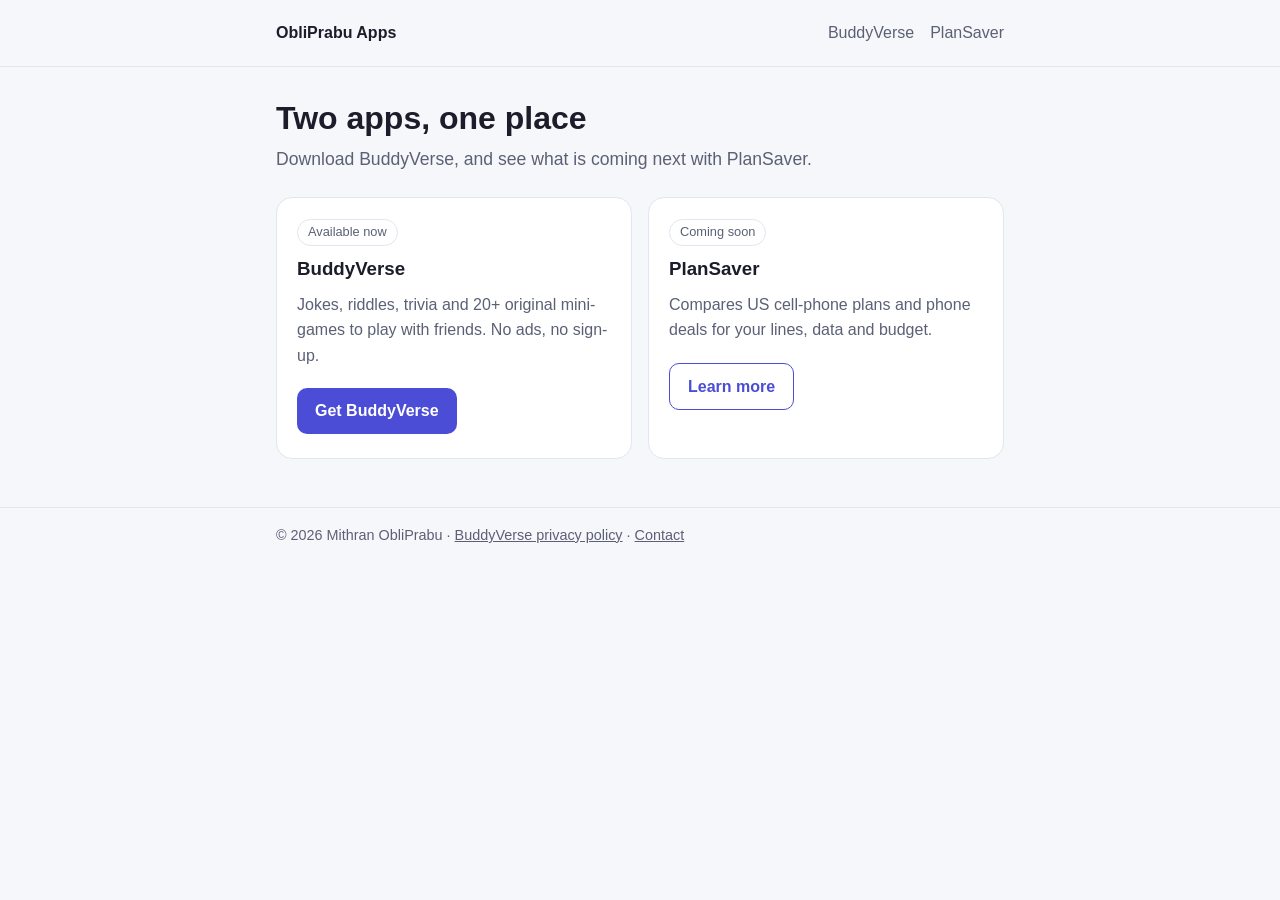
==== index.html @ 862b3d18 "ObliPrabu Apps site: BuddyVerse download page and PlanSaver coming soon Co-Authored-By: Claude Sonne" ====
<!doctype html><html lang="en"><head><meta charset="utf-8"><meta name="viewport" content="width=device-width,initial-scale=1"><title>ObliPrabu Apps</title><meta name="description" content="BuddyVerse and PlanSaver: downloads and info."><link rel="stylesheet" href="style.css"></head><body>
<header><div class="wrap"><a href="index.html">ObliPrabu Apps</a><nav><a href="buddyverse.html">BuddyVerse</a><a href="plansaver.html">PlanSaver</a></nav></div></header>
<main class="wrap">
<h1>Two apps, one place</h1>
<p class="lead">Download BuddyVerse, and see what is coming next with PlanSaver.</p>
<div class="cards">
<div class="card"><span class="tag">Available now</span><h3>BuddyVerse</h3><p>Jokes, riddles, trivia and 20+ original mini-games to play with friends. No ads, no sign-up.</p><a class="btn" href="buddyverse.html">Get BuddyVerse</a></div>
<div class="card"><span class="tag">Coming soon</span><h3>PlanSaver</h3><p>Compares US cell-phone plans and phone deals for your lines, data and budget.</p><a class="btn alt" href="plansaver.html">Learn more</a></div>
</div>
</main>
<footer><div class="wrap">&copy; 2026 Mithran ObliPrabu &middot; <a href="https://obliprabu.github.io/buddyverse-privacy-policy">BuddyVerse privacy policy</a> &middot; <a href="mailto:buddyversemithran@gmail.com">Contact</a></div></footer>
</body></html>
---- style.css ----
:root{--bg:#f6f7fb;--card:#fff;--text:#1b1d2a;--muted:#5b6075;--accent:#4b4dd6;--accent-text:#fff;--border:#e3e5f0}
@media (prefers-color-scheme:dark){:root{--bg:#10111a;--card:#1a1c2a;--text:#eceefb;--muted:#a3a8c4;--accent:#8587ff;--accent-text:#10111a;--border:#2b2e45}}
*{box-sizing:border-box}
body{margin:0;background:var(--bg);color:var(--text);font:16px/1.6 -apple-system,BlinkMacSystemFont,"Segoe UI",Roboto,sans-serif}
.wrap{max-width:760px;margin:0 auto;padding:0 16px}
header{padding:20px 0;border-bottom:1px solid var(--border)}
header .wrap{display:flex;justify-content:space-between;align-items:center;gap:12px;flex-wrap:wrap}
header a{color:var(--text);text-decoration:none;font-weight:700}
nav a{margin-left:16px;font-weight:500;color:var(--muted)}
nav a:hover{color:var(--accent)}
h1{font-size:2rem;line-height:1.2;margin:32px 0 8px}
h2{font-size:1.25rem;margin:32px 0 8px}
p.lead{color:var(--muted);font-size:1.1rem;margin-top:0}
.cards{display:grid;gap:16px;grid-template-columns:repeat(auto-fit,minmax(280px,1fr));margin:24px 0}
.card{background:var(--card);border:1px solid var(--border);border-radius:16px;padding:20px}
.card h3{margin:0 0 4px}
.card p{margin:8px 0 16px;color:var(--muted)}
.btn{display:inline-block;background:var(--accent);color:var(--accent-text);padding:10px 18px;border-radius:10px;text-decoration:none;font-weight:600;margin:4px 8px 4px 0}
.btn.alt{background:transparent;color:var(--accent);border:1px solid var(--accent)}
.tag{display:inline-block;font-size:.8rem;padding:2px 10px;border-radius:99px;border:1px solid var(--border);color:var(--muted);margin-bottom:8px}
.logo{width:72px;height:72px;border-radius:16px;margin-top:28px}
.note{background:var(--card);border:1px solid var(--border);border-left:4px solid var(--accent);border-radius:8px;padding:12px 16px;margin:16px 0;color:var(--muted)}
code{background:var(--card);border:1px solid var(--border);border-radius:6px;padding:1px 6px;font-size:.85rem;word-break:break-all}
ul{padding-left:20px}
footer{margin:48px 0 32px;color:var(--muted);font-size:.9rem;border-top:1px solid var(--border);padding-top:16px}
footer a{color:var(--muted)}
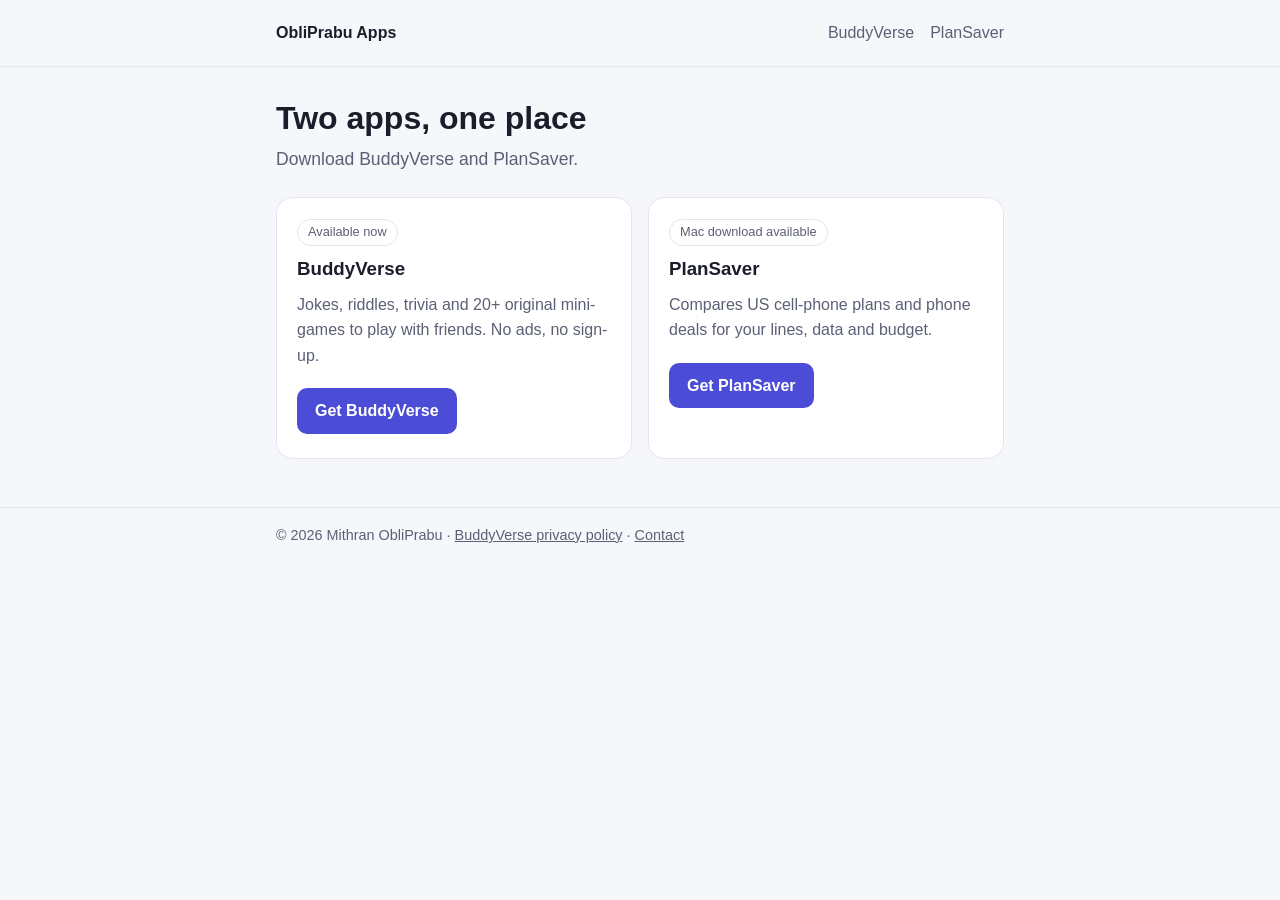
==== commit 3c147778: "Add PlanSaver Mac download; move site to /download-apps Co-Authored-By: Claude Sonnet 5.5 <noreply@a" ====
--- a/index.html
+++ b/index.html
@@ -2,10 +2,10 @@
 <header><div class="wrap"><a href="index.html">ObliPrabu Apps</a><nav><a href="buddyverse.html">BuddyVerse</a><a href="plansaver.html">PlanSaver</a></nav></div></header>
 <main class="wrap">
 <h1>Two apps, one place</h1>
-<p class="lead">Download BuddyVerse, and see what is coming next with PlanSaver.</p>
+<p class="lead">Download BuddyVerse and PlanSaver.</p>
 <div class="cards">
 <div class="card"><span class="tag">Available now</span><h3>BuddyVerse</h3><p>Jokes, riddles, trivia and 20+ original mini-games to play with friends. No ads, no sign-up.</p><a class="btn" href="buddyverse.html">Get BuddyVerse</a></div>
-<div class="card"><span class="tag">Coming soon</span><h3>PlanSaver</h3><p>Compares US cell-phone plans and phone deals for your lines, data and budget.</p><a class="btn alt" href="plansaver.html">Learn more</a></div>
+<div class="card"><span class="tag">Mac download available</span><h3>PlanSaver</h3><p>Compares US cell-phone plans and phone deals for your lines, data and budget.</p><a class="btn" href="plansaver.html">Get PlanSaver</a></div>
 </div>
 </main>
 <footer><div class="wrap">&copy; 2026 Mithran ObliPrabu &middot; <a href="https://obliprabu.github.io/buddyverse-privacy-policy">BuddyVerse privacy policy</a> &middot; <a href="mailto:buddyversemithran@gmail.com">Contact</a></div></footer>
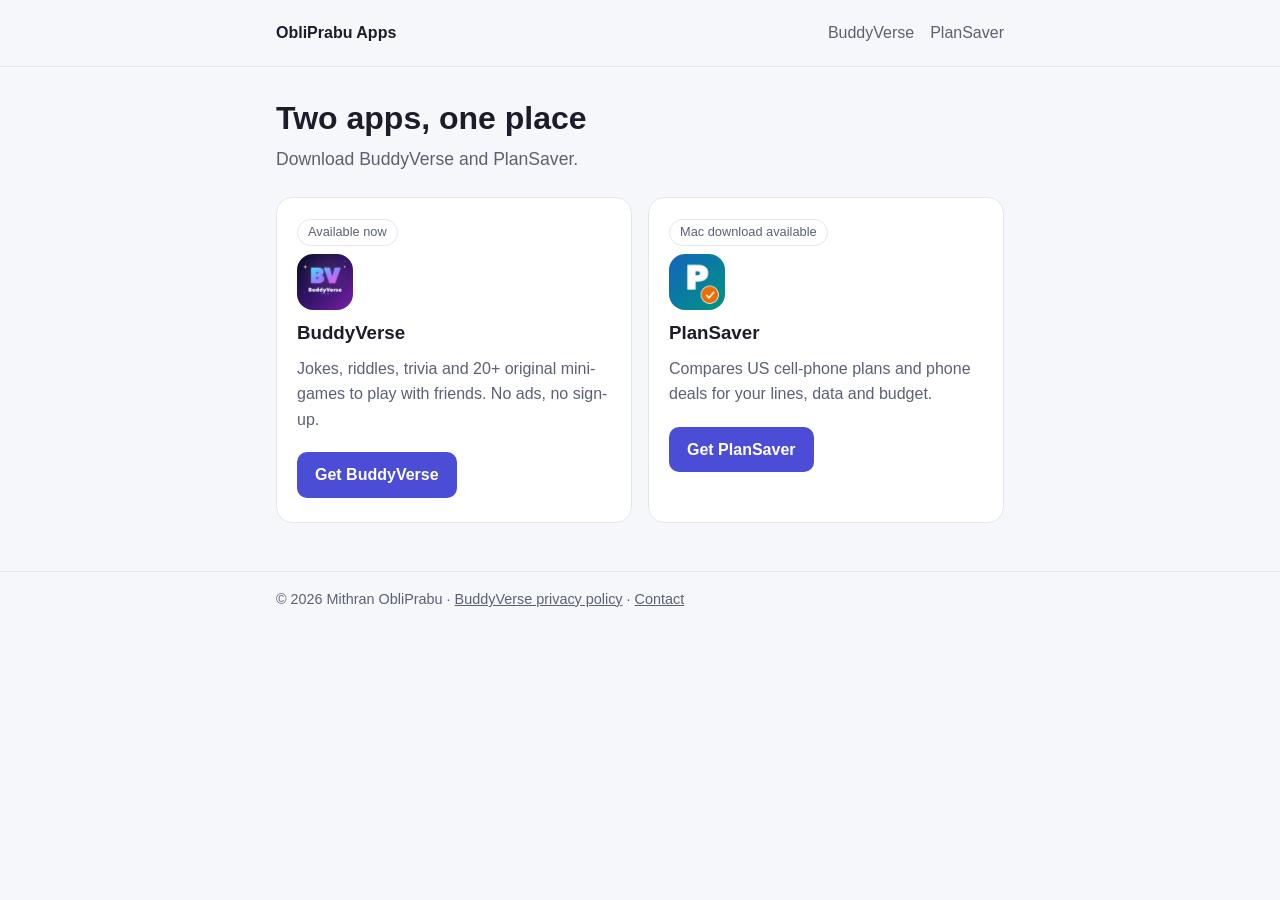
==== commit 85688527: "Add the PlanSaver logo to the site Co-Authored-By: Claude Sonnet 5.5 <noreply@anthropic.com>" ====
--- a/index.html
+++ b/index.html
@@ -4,8 +4,8 @@
 <h1>Two apps, one place</h1>
 <p class="lead">Download BuddyVerse and PlanSaver.</p>
 <div class="cards">
-<div class="card"><span class="tag">Available now</span><h3>BuddyVerse</h3><p>Jokes, riddles, trivia and 20+ original mini-games to play with friends. No ads, no sign-up.</p><a class="btn" href="buddyverse.html">Get BuddyVerse</a></div>
-<div class="card"><span class="tag">Mac download available</span><h3>PlanSaver</h3><p>Compares US cell-phone plans and phone deals for your lines, data and budget.</p><a class="btn" href="plansaver.html">Get PlanSaver</a></div>
+<div class="card"><span class="tag">Available now</span><img class="logo card-logo" src="img/buddyverse.png" alt="" width="56" height="56"><h3>BuddyVerse</h3><p>Jokes, riddles, trivia and 20+ original mini-games to play with friends. No ads, no sign-up.</p><a class="btn" href="buddyverse.html">Get BuddyVerse</a></div>
+<div class="card"><span class="tag">Mac download available</span><img class="logo card-logo" src="img/plansaver.png" alt="" width="56" height="56"><h3>PlanSaver</h3><p>Compares US cell-phone plans and phone deals for your lines, data and budget.</p><a class="btn" href="plansaver.html">Get PlanSaver</a></div>
 </div>
 </main>
 <footer><div class="wrap">&copy; 2026 Mithran ObliPrabu &middot; <a href="https://obliprabu.github.io/buddyverse-privacy-policy">BuddyVerse privacy policy</a> &middot; <a href="mailto:buddyversemithran@gmail.com">Contact</a></div></footer>
--- a/style.css
+++ b/style.css
@@ -24,3 +24,5 @@
 ul{padding-left:20px}
 footer{margin:48px 0 32px;color:var(--muted);font-size:.9rem;border-top:1px solid var(--border);padding-top:16px}
 footer a{color:var(--muted)}
+ol{margin:8px 0;padding-left:22px}
+.card-logo{width:56px;height:56px;margin:0 0 8px;display:block}
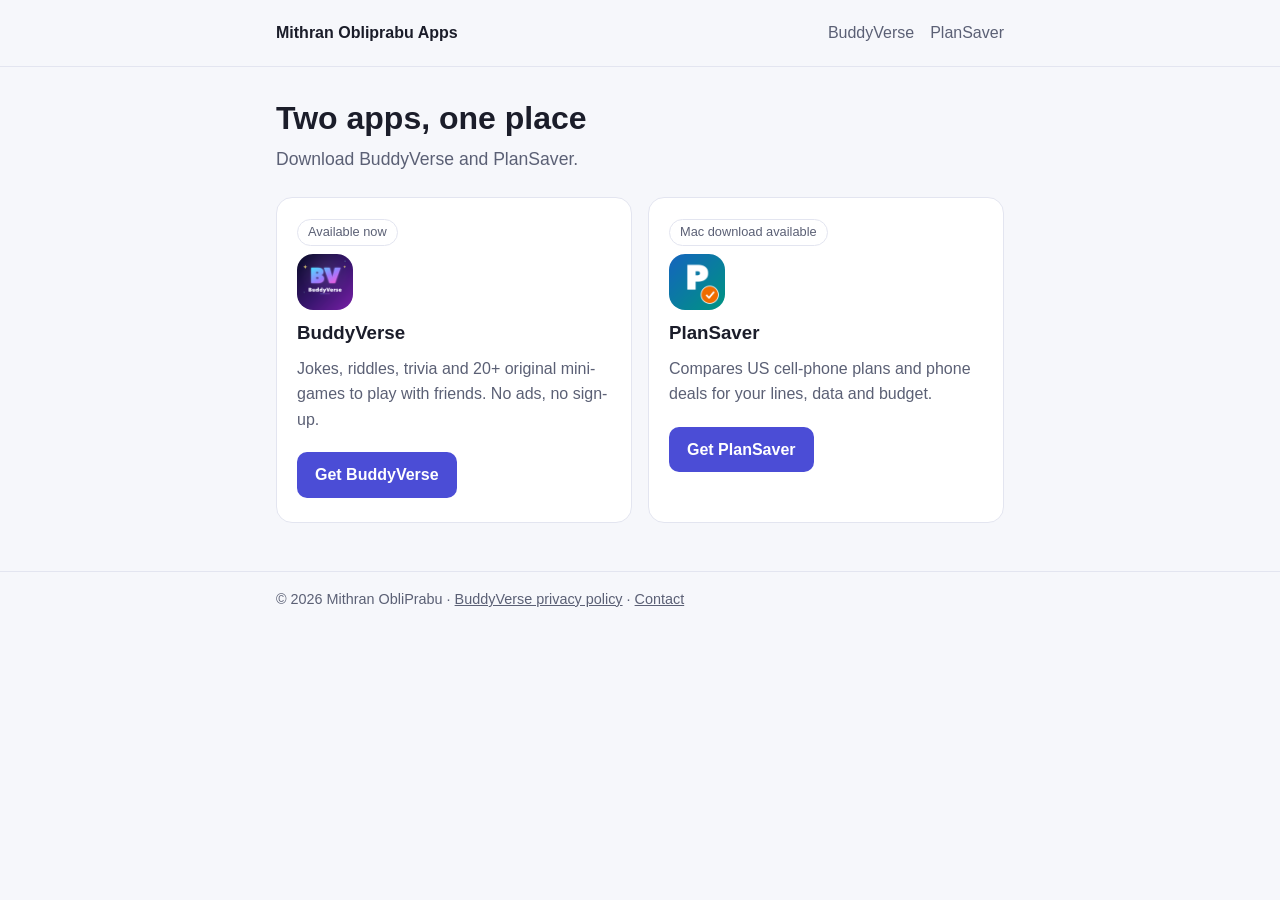
==== commit 59804dcd: "Rename site to Mithran Obliprabu Apps Co-Authored-By: Claude Sonnet 5.5 <noreply@anthropic.com>" ====
--- a/index.html
+++ b/index.html
@@ -1,5 +1,5 @@
-<!doctype html><html lang="en"><head><meta charset="utf-8"><meta name="viewport" content="width=device-width,initial-scale=1"><title>ObliPrabu Apps</title><meta name="description" content="BuddyVerse and PlanSaver: downloads and info."><link rel="stylesheet" href="style.css"></head><body>
-<header><div class="wrap"><a href="index.html">ObliPrabu Apps</a><nav><a href="buddyverse.html">BuddyVerse</a><a href="plansaver.html">PlanSaver</a></nav></div></header>
+<!doctype html><html lang="en"><head><meta charset="utf-8"><meta name="viewport" content="width=device-width,initial-scale=1"><title>Mithran Obliprabu Apps</title><meta name="description" content="BuddyVerse and PlanSaver: downloads and info."><link rel="icon" type="image/png" href="img/buddyverse.png"><link rel="stylesheet" href="style.css"></head><body>
+<header><div class="wrap"><a href="index.html">Mithran Obliprabu Apps</a><nav><a href="buddyverse.html">BuddyVerse</a><a href="plansaver.html">PlanSaver</a></nav></div></header>
 <main class="wrap">
 <h1>Two apps, one place</h1>
 <p class="lead">Download BuddyVerse and PlanSaver.</p>
